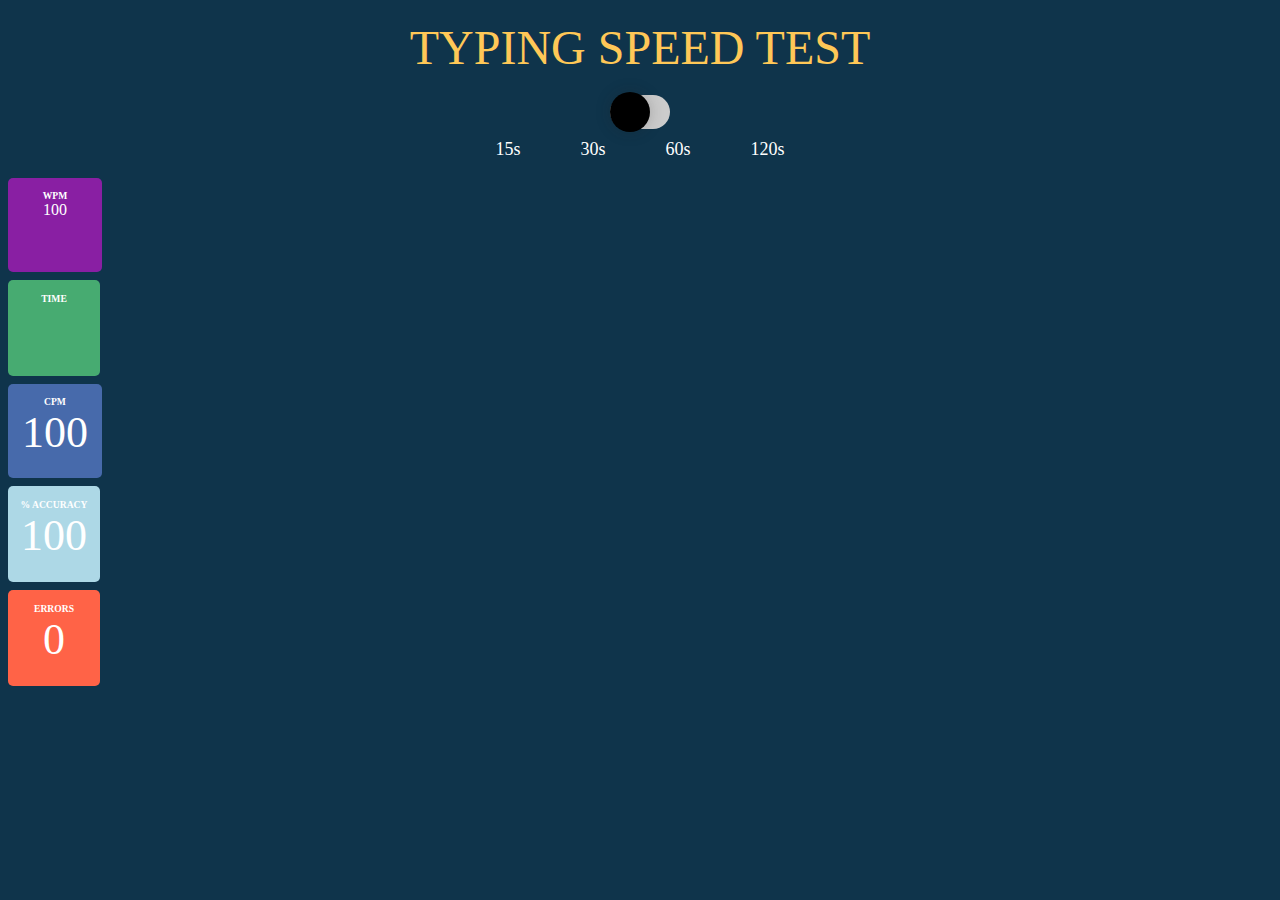
==== Index.html @ e86f86da "Wpm Test" ====
<!DOCTYPE html>
<html lang="en">
<head>
    <meta charset="UTF-8">
    <meta name="viewport" content="width=device-width, initial-scale=1.0">
    <title>WPM TEST</title>
    <link rel="stylesheet" href="app.css">
</head>
<body>

    <section id="Container">
        
            <div class="header">TYPING SPEED TEST</div>
       <!-- Slider For Dark and Light -->

            <div class="contain">
                <label id="switch" class="switch">
                  <input type="checkbox" onchange="toggleTheme()" id="slider" />
                  <span class="slider round"></span>
                </label>
            </div>
    </section>

         
  <section id="container1"> 
    <div class="limit">
        <a id="fifteen" onclick="setTimeLimit(15)">15s</a>
        <a id="thirty" onclick="setTimeLimit(30)">30s</a>
        <a id="sixty" onclick="setTimeLimit(60)">60s</a>
        <a id="twomin" onclick="setTimeLimit(120)">120s</a>
   </div>
    
     <div class="head">
                <div class="wpm">
                    <div class="header_text">WPM</div>
                    <div class="c_time">100</div>
                </div>
                <div class="timer">
                    <span>
                        <div class="header_text">Time</div>
                        <div class="curr_time"></div>
                    </span>
                </div>
                <div class="cpm">
                    <div class="header_text">CPM</div>
                    <div class="curr_cpm">100</div>
                 </div>
                 <div class="accuracy">
                    <div class="header_text">% Accuracy</div>
                    <div class="curr_accuracy">100</div>
                 </div>
                 <div class="errors">
                    <div class="header_text">Errors</div>
                    <div class="curr_errors">0</div>
                 </div> 
             </div>


</section>
        
    
</body>
<script src="app.js"></script>
</html>
---- app.css ----
:root {
    --bg-color: rgb(15, 52, 75); 
    --font-color: #f0f0f0;
    --inputarea: rgb(112, 128, 144);
    --headercolor: rgb(255, 200, 87);
    --incorectchar: rgb(255, 69, 0);
    --quotecol: rgb(34, 139, 34);
    --restartBtn: rgb(0, 123, 255);
    --timemode: rgb(255, 193, 7); 
    --timer:rgb(71, 171, 113);
    
    --errorCol: rgb(255, 99, 71); 
    --accuracy: rgb(173, 216, 230);
}

:root.theme-dark {
    --bg-color: rgb(15, 52, 75); 
    --font-color: #f0f0f0;
}

:root.theme-light {
    /* --bg-color: #ffffff;
    --font-color: #333333; */ 
    --bg-color: linear-gradient(45deg,#405de6,#4138f5,#833ab4,#c13584,#e1306c,#Fd1ddd);
    /* --bg-color: rgb(255, 223, 223);  */
    --font-color: rgb(33, 33, 33); 
    --headercolor:#Fd1ddd;
    
}

/* .container1{
    flex-direction: column;
    align-items: center;
}

.limit{
    color: white;
    align-items: center;
    display: flex;
    justify-content: space-around;
    margin-bottom: 10px;
  }
  .limit a{
    cursor: pointer;
  }
  .limit a:hover{
    color: #ee4e81;
  } */

  #container1 .limit {
    display: flex;
    justify-content: center;
    gap: 20px; /* Adjust the gap value as needed */
}

#container1 .limit a {
    text-decoration: none;
    color: #fff;
    font-size: 18px;
    padding: 10px 20px;
    /* border: 1px solid #333;
    border-radius: 5px; */
    cursor: pointer;
}

#container1 .limit a:hover {
  color: #ee4e81;

}

  
/* [data-theme="light"] {
   
    --font-color: #222;
    --inputarea:rgb(52, 46, 59);
    --headingcolor:rgb(255, 255, 255);
    --incorectchar:rgb(240, 94, 143);
    --quotecol: rgb(223, 153, 186);
    --restartBtn: rgb(233, 104, 136);
    --timemode:rgb(78, 4, 29);
    --timer:linear-gradient(90deg, rgb(240, 70, 127) 0%, rgb(237, 115, 151) 100%);
    --errorCol: rgb(235, 96, 138);
    --accuracy:rgb(40, 150, 89);
  } */

body {
    background-color:var(--bg-color);
    color: var(--font-color);
    margin: 0;
    padding: 0;
    text-align: center;
    box-sizing: border-box;
}

.header{
    margin-bottom: 20px;
    margin-top: 20px;
    color: var(--headercolor);
    font-weight: 500;
    text-transform: uppercase;
    font-size: 3rem;
    font-family: cursive;
    /* font-family: 'Flamenco', cursive; */
}


/*Slider for dark and light*/

.theme-light {
    --color-primary: #0060df;
    --color-secondary: #fbfbfe;
    --color-accent: #fd6f53;
    --font-color: #000000;
  }
  .theme-dark {
    --color-primary: #17ed90;
    --color-secondary: #2a2c2d;
    --color-accent: #12cdea;
    --font-color: #ffffff;
  }
  .container {
    display: flex;
    flex-direction: column;
    align-items: center;
    justify-content: center;
    height: 100vh;
  }
  .container h1 {
    color: var(--font-color);
    font-family: sans-serif;
  }
  
  /* The switch - the box around the slider */
  .switch {
    position: relative;
    display: inline-block;
    width: 60px;
    height: 34px;
  }
  
  /* Hide default HTML checkbox */
  .switch input {
    opacity: 0;
    width: 0;
    height: 0;
  }
  
  /* The slider */
  .slider {
    position: absolute;
    cursor: pointer;
    top: 0;
    left: 0;
    right: 0;
    bottom: 0;
    background-color: #ccc;
    -webkit-transition: 0.4s;
    transition: 0.4s;
  }
  
  .slider:before {
    position: absolute;
    content: "";
    height: 40px;
    width: 40px;
    left: 0px;
    bottom: 4px;
    top: 0;
    bottom: 0;
    margin: auto 0;
    -webkit-transition: 0.4s;
    transition: 0.4s;
    box-shadow: 0 0px 15px #2020203d;
    background: rgb(0, 0, 0) url("https://i.ibb.co/FxzBYR9/night.png");
    background-repeat: no-repeat;
    background-position: center;
  }
  
  input:checked + .slider {
    background-color: #2196f3;
  }
  
  input:focus + .slider {
    box-shadow: 0 0 1px #2196f3;
  }
  
  input:checked + .slider:before {
    -webkit-transform: translateX(24px);
    -ms-transform: translateX(24px);
    transform: translateX(24px);
    background: white url("https://i.ibb.co/7JfqXxB/sunny.png");
    background-repeat: no-repeat;
    background-position: center;
  }
  
  /* Rounded sliders */
  .slider.round {
    border-radius: 34px;
  }
  
  .slider.round:before {
    border-radius: 50%;
  }

.timer
{

  background: var(--timer);
  height: 70px;
  width: 80px;
  margin: 8px;
  padding: 13px 6px;
  border-radius: 5px;
  color:white;
}
.cpm{
    background: rgb(71, 106, 171);
    height: 70px;
    width: 70px;
    margin: 8px;
    padding: 12px;
    border-radius: 5px;
    color:white;
  }
  .wpm{
    background: rgb(137, 31, 163);
    height: 70px;
    width: 70px;
    margin: 8px;
    padding: 12px;
    border-radius: 5px;
    color:white;
  }
  .accuracy{
    background: var(--accuracy);
    height: 70px;
    width: 80px;
    margin: 8px;
    padding: 13px 6px;
    border-radius: 5px;
    color:white;
  }
.errors{
        background:var(--errorCol);
        height: 70px;
        width: 80px;
        margin: 8px;
        padding: 13px 6px;
        border-radius: 5px;
        color:white;
      }

.header_text {
    text-transform: uppercase;
    font-size: 0.6rem;
    font-weight: 600;
  }

  .curr_time, .curr_errors,
  .curr_accuracy, .curr_cpm,
  .curr_wpm {
    font-size: 2.75rem;
  }
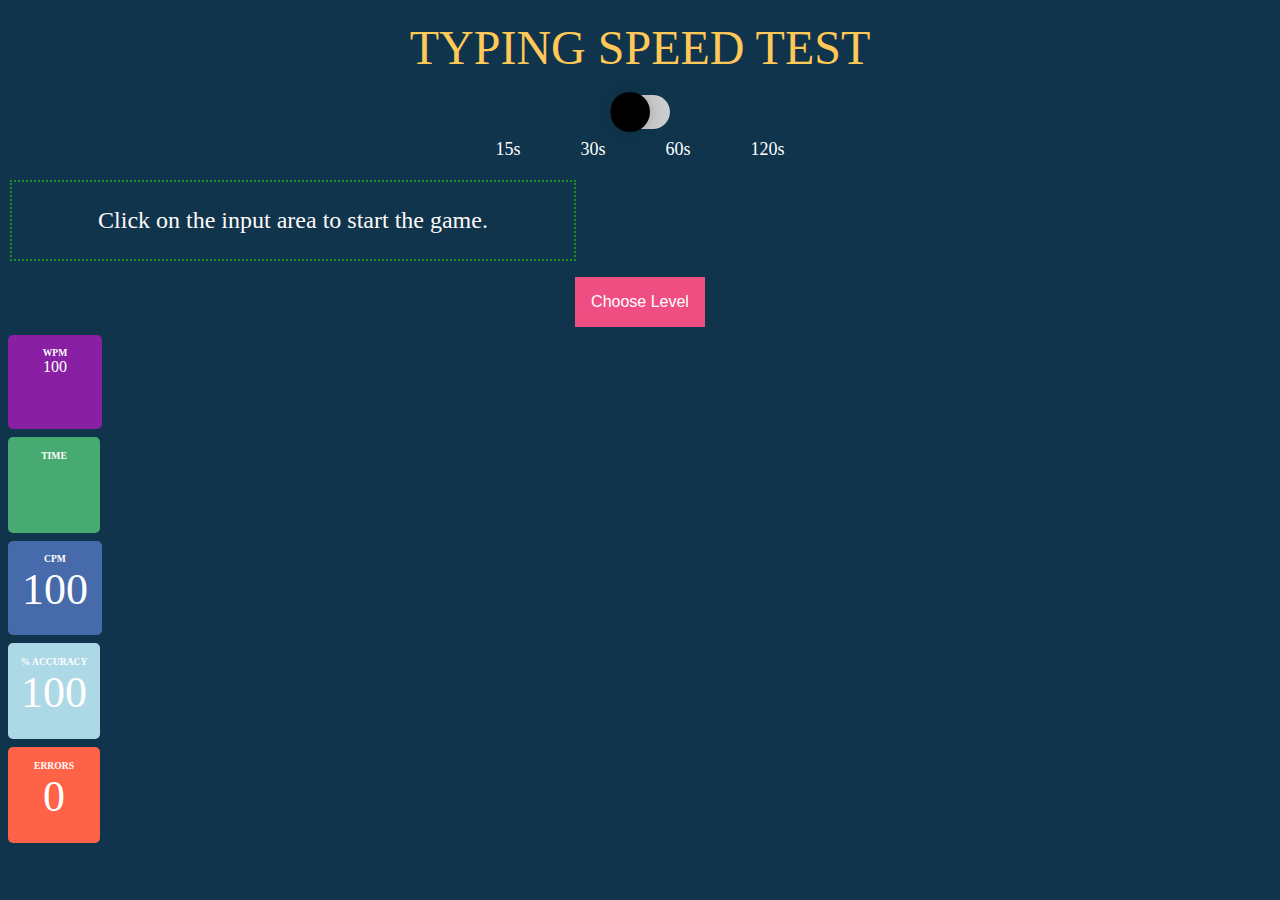
==== commit 223fd328: "wpm" ====
--- a/Index.html
+++ b/Index.html
@@ -29,7 +29,23 @@
         <a id="sixty" onclick="setTimeLimit(60)">60s</a>
         <a id="twomin" onclick="setTimeLimit(120)">120s</a>
    </div>
-    
+   
+   <div class="quote">Click on the input area to start the game.</div>
+   <p style="color:snow;">
+      <span style="color:pink;text-transform:uppercase;" id="local"></span> 
+      <label id="lastwpm"></label>
+   </p>
+   
+   <div class="dropdown">
+    <button id = "firstrow" class="dropbtn">Choose Level</button>
+    <div class="dropdown-content">
+       <a onclick="setGameDifficulty('Easy')"><b>Easy</b></a>
+       <a onclick="setGameDifficulty('Medium')"><b>Medium</b></a>
+       <a onclick="setGameDifficulty('Hard')"><b>Hard</b></a>
+       <a onclick="setGameDifficulty('Ultrahard')"><b>Ultra Hard</b></a>
+    </div>
+ </div>
+
      <div class="head">
                 <div class="wpm">
                     <div class="header_text">WPM</div>
--- a/app.css
+++ b/app.css
@@ -67,8 +67,86 @@
   color: #ee4e81;
 
 }
-
-  
+/* #container1 {
+    display: flex;
+    flex-direction: column;
+    align-items: center;
+    justify-content: center;
+    height: 100vh; /* Set the height of the container to 100% of the viewport height 
+} */
+.quote {
+  text-align: center;
+  border:2px dotted var(--quotecol);
+  font-size: 1.5rem;
+
+  max-width: 40%;
+  margin: 10px;
+  padding: 25px;
+  color: snow;
+  
+}
+
+
+
+
+/* .quote {
+  border:2px dotted var(--quotecol);
+  font-size: 1.5rem;
+  margin: 10px;
+  padding: 25px;
+  max-width:50%;
+  color: snow;
+display: flex;} */
+  
+
+
+.dropbtn {
+  background-color: #ee4e81;
+  color: white;
+  padding: 16px;
+  width: 100%;
+  font-size: 16px;
+  border: none;
+  cursor: pointer;
+}
+
+.dropdown {
+  position: relative;
+  display: inline-block;
+}
+
+.dropdown-content {
+  display: none;
+  position: absolute;
+  background: rgb(227,54,113);
+  background: linear-gradient(90deg, rgba(227,54,113,1) 0%, rgba(237,119,115,1) 100%);
+  min-width: 100%;
+  color: rgb(238, 212, 212);
+  box-shadow: 0px 8px 16px 0px rgba(92, 77, 77, 0.2);
+  z-index: 1;
+}
+
+.dropdown-content a {
+  color: rgb(219, 197, 197);
+  padding: 12px 16px;
+  
+  text-decoration: none;
+  transition: 400ms;
+  display: block;
+}
+
+.dropdown-content a:hover {
+  color: rgb(255, 255, 255);
+  transform: translateX(-10px);
+}
+
+.dropdown:hover .dropdown-content {
+  display: block;
+}
+
+.dropdown:hover .dropbtn {
+  background-color: #e4426a;
+}
 /* [data-theme="light"] {
    
     --font-color: #222;
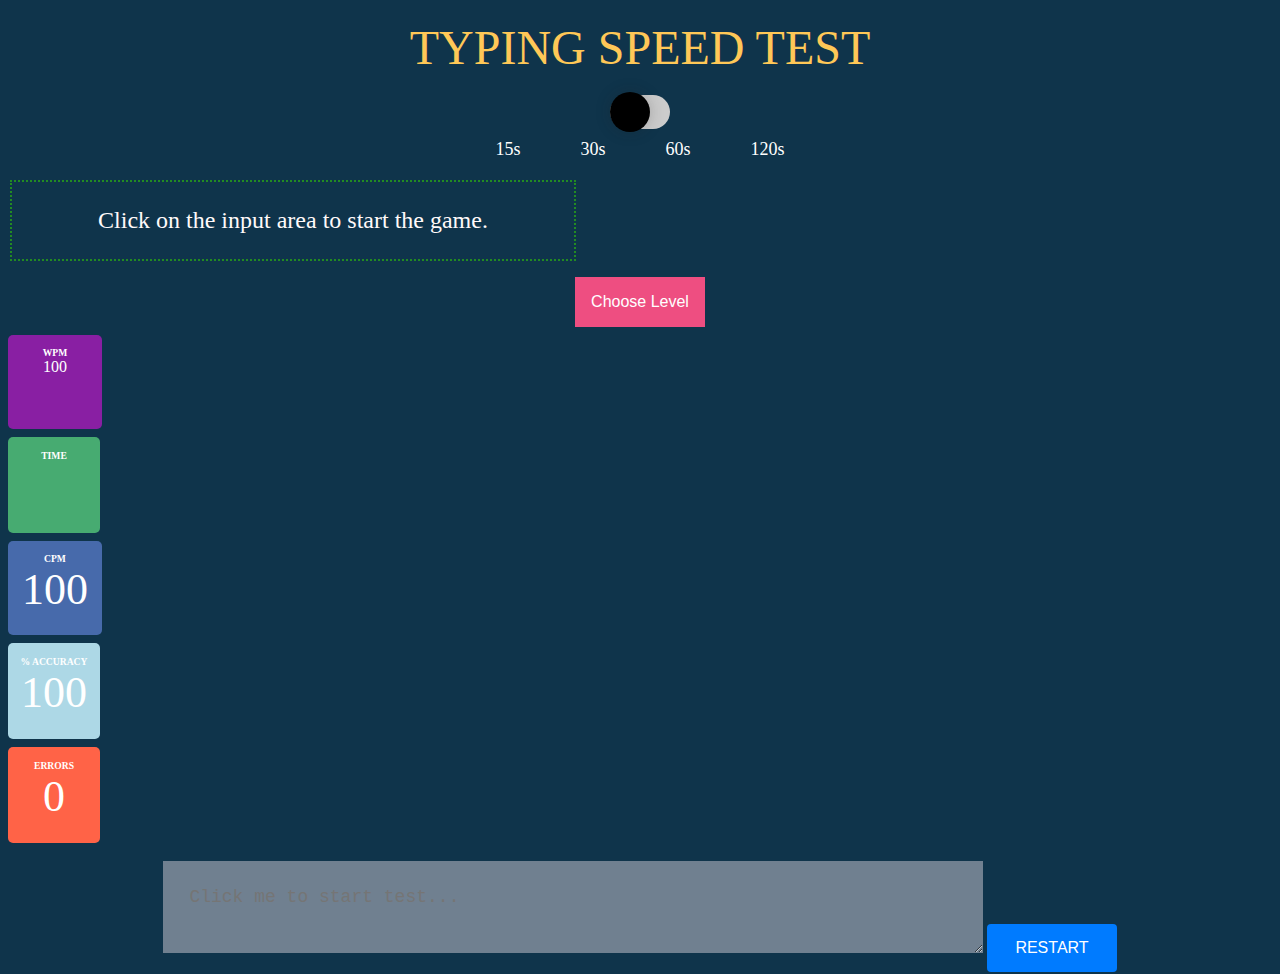
==== commit 28775831: "wpm" ====
--- a/Index.html
+++ b/Index.html
@@ -70,7 +70,10 @@
                     <div class="curr_errors">0</div>
                  </div> 
              </div>
-
+             
+             <textarea class="input_area" placeholder="Click me to start test..." oninput="processCurrentText()"
+             onfocus="startGame()"></textarea>
+          <button class="restart_btn" onclick="resetValues()">Restart</button>
 
 </section>
         
--- a/app.css
+++ b/app.css
@@ -75,7 +75,7 @@
     height: 100vh; /* Set the height of the container to 100% of the viewport height 
 } */
 .quote {
-  text-align: center;
+
   border:2px dotted var(--quotecol);
   font-size: 1.5rem;
 
@@ -146,6 +146,35 @@
 
 .dropdown:hover .dropbtn {
   background-color: #e4426a;
+}
+
+
+.input_area {
+  background-color: var(--inputarea);
+  border: 0;
+  margin-top: 10px;
+  width: 60%;
+  font-size: 18px;
+  padding: 26px;
+  color: white;
+  outline: 0;
+ 
+}
+
+.restart_btn {
+  background-color:var(--restartBtn);
+  border: none;
+  color:white;
+  text-transform: uppercase;
+  font-size: 16px;
+  padding: 15px 28px;
+  margin-top: 20px;
+  border-radius: 4px;
+  transition: 300ms ease;
+}
+
+.restart_btn:hover{
+  background-color: rgb(138, 62, 209);
 }
 /* [data-theme="light"] {
    
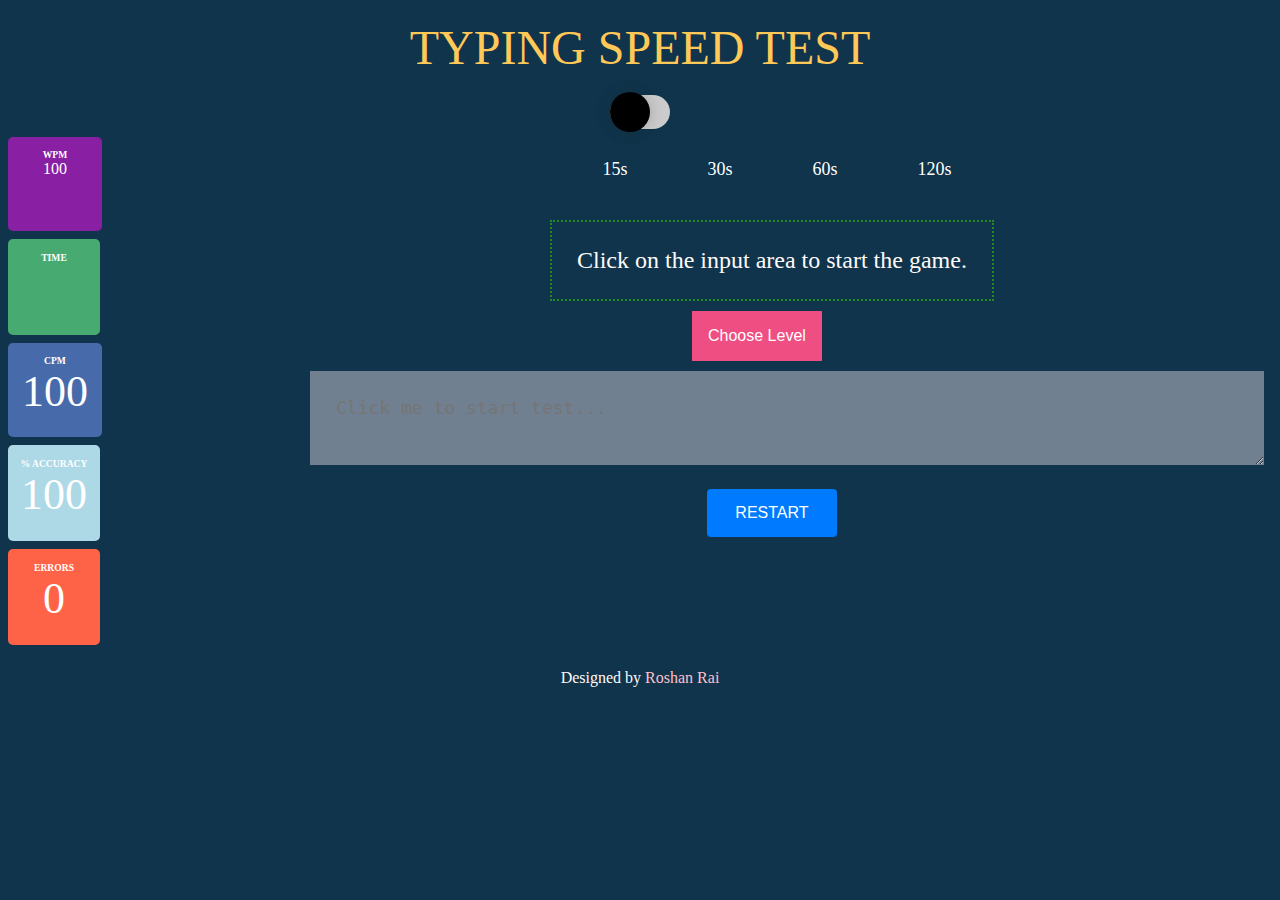
==== commit 58715350: "wpm" ====
--- a/Index.html
+++ b/Index.html
@@ -8,7 +8,7 @@
 </head>
 <body>
 
-    <section id="Container">
+    <div id="Container">
         
             <div class="header">TYPING SPEED TEST</div>
        <!-- Slider For Dark and Light -->
@@ -19,65 +19,76 @@
                   <span class="slider round"></span>
                 </label>
             </div>
-    </section>
 
-         
-  <section id="container1"> 
-    <div class="limit">
-        <a id="fifteen" onclick="setTimeLimit(15)">15s</a>
-        <a id="thirty" onclick="setTimeLimit(30)">30s</a>
-        <a id="sixty" onclick="setTimeLimit(60)">60s</a>
-        <a id="twomin" onclick="setTimeLimit(120)">120s</a>
-   </div>
-   
-   <div class="quote">Click on the input area to start the game.</div>
-   <p style="color:snow;">
-      <span style="color:pink;text-transform:uppercase;" id="local"></span> 
-      <label id="lastwpm"></label>
-   </p>
-   
-   <div class="dropdown">
-    <button id = "firstrow" class="dropbtn">Choose Level</button>
-    <div class="dropdown-content">
-       <a onclick="setGameDifficulty('Easy')"><b>Easy</b></a>
-       <a onclick="setGameDifficulty('Medium')"><b>Medium</b></a>
-       <a onclick="setGameDifficulty('Hard')"><b>Hard</b></a>
-       <a onclick="setGameDifficulty('Ultrahard')"><b>Ultra Hard</b></a>
     </div>
- </div>
 
-     <div class="head">
-                <div class="wpm">
-                    <div class="header_text">WPM</div>
-                    <div class="c_time">100</div>
-                </div>
-                <div class="timer">
-                    <span>
-                        <div class="header_text">Time</div>
-                        <div class="curr_time"></div>
-                    </span>
-                </div>
-                <div class="cpm">
-                    <div class="header_text">CPM</div>
-                    <div class="curr_cpm">100</div>
-                 </div>
-                 <div class="accuracy">
-                    <div class="header_text">% Accuracy</div>
-                    <div class="curr_accuracy">100</div>
-                 </div>
-                 <div class="errors">
-                    <div class="header_text">Errors</div>
-                    <div class="curr_errors">0</div>
-                 </div> 
+    <div id="content-wrapper">
+
+             
+        <div class="head">
+            <div class="wpm">
+                <div class="header_text">WPM</div>
+                <div class="c_time">100</div>
+            </div>
+            <div class="timer">
+                <span>
+                    <div class="header_text">Time</div>
+                    <div class="curr_time"></div>
+                </span>
+            </div>
+            <div class="cpm">
+                <div class="header_text">CPM</div>
+                <div class="curr_cpm">100</div>
              </div>
-             
-             <textarea class="input_area" placeholder="Click me to start test..." oninput="processCurrentText()"
-             onfocus="startGame()"></textarea>
-          <button class="restart_btn" onclick="resetValues()">Restart</button>
+             <div class="accuracy">
+                <div class="header_text">% Accuracy</div>
+                <div class="curr_accuracy">100</div>
+             </div>
+             <div class="errors">
+                <div class="header_text">Errors</div>
+                <div class="curr_errors">0</div>
+             </div> 
+</div>
+        <div id="container1"> 
+            <div class="limit">
+                <a id="fifteen" onclick="setTimeLimit(15)">15s</a>
+                <a id="thirty" onclick="setTimeLimit(30)">30s</a>
+                <a id="sixty" onclick="setTimeLimit(60)">60s</a>
+                <a id="twomin" onclick="setTimeLimit(120)">120s</a>
+           </div>
+          <div class="qu"><div class="quote">Click on the input area to start the game.</div></div>
+       
+         <!-- <p style="color:snow;">
+            <span style="color:pink;text-transform:uppercase;" id="local"></span> 
+            <label id="lastwpm"></label>
+         </p>
+          -->
+         <div class="dropdown">
+            <button id="firstrow" class="dropbtn">Choose Level</button>
+            <div class="dropdown-content">
+               <a onclick="setGameDifficulty('Easy')"><b>Easy</b></a>
+               <a onclick="setGameDifficulty('Medium')"><b>Medium</b></a>
+               <a onclick="setGameDifficulty('Hard')"><b>Hard</b></a>
+               <a onclick="setGameDifficulty('Ultrahard')"><b>Ultra Hard</b></a>
+            </div>
+         </div>
+     
+         <div class="text">
+         <textarea class="input_area" placeholder="Click me to start test..." oninput="processCurrentText()"
+         onfocus="startGame()"></textarea>
+        </div>
+        <div class="butt">
+        <button class="restart_btn" onclick="resetValues()">Restart</button>
+        </div>
+     
 
-</section>
-        
-    
+            </div>
+        </div>
+        <!-- Footer -->
+        <p style="color:snow">Designed by 
+            <a class ="footer" target=”_blank”  href=""> Roshan Rai</a>
+          </p>
 </body>
 <script src="app.js"></script>
-</html>+<script src="theme.js"></script>
+</html>
--- a/app.css
+++ b/app.css
@@ -46,24 +46,36 @@
   .limit a:hover{
     color: #ee4e81;
   } */
-
-  #container1 .limit {
+/* #container1{
+  display: flex;
+} */
+
+#content-wrapper {
+  display: flex;
+}
+
+#container1 {
+  /* padding-left: 410px; */
+}
+
+   .limit {
+    padding-left: 440px;
     display: flex;
     justify-content: center;
     gap: 20px; /* Adjust the gap value as needed */
 }
 
-#container1 .limit a {
+ .limit a {
     text-decoration: none;
     color: #fff;
     font-size: 18px;
-    padding: 10px 20px;
+    padding: 30px 30px;
     /* border: 1px solid #333;
     border-radius: 5px; */
     cursor: pointer;
 }
 
-#container1 .limit a:hover {
+ .limit a:hover {
   color: #ee4e81;
 
 }
@@ -74,12 +86,15 @@
     justify-content: center;
     height: 100vh; /* Set the height of the container to 100% of the viewport height 
 } */
+
+.qu{
+padding-left: 430px;
+
+}
 .quote {
-
   border:2px dotted var(--quotecol);
   font-size: 1.5rem;
-
-  max-width: 40%;
+  max-width: 100%;
   margin: 10px;
   padding: 25px;
   color: snow;
@@ -113,6 +128,7 @@
 .dropdown {
   position: relative;
   display: inline-block;
+ padding-left: 400px;
 }
 
 .dropdown-content {
@@ -148,19 +164,22 @@
   background-color: #e4426a;
 }
 
-
+.text{
+  padding-left: 200px;
+}
 .input_area {
   background-color: var(--inputarea);
   border: 0;
   margin-top: 10px;
-  width: 60%;
+  width: 130%;
   font-size: 18px;
   padding: 26px;
   color: white;
   outline: 0;
- 
-}
-
+}
+.butt{
+  padding-left: 430px;
+}
 .restart_btn {
   background-color:var(--restartBtn);
   border: none;
@@ -367,4 +386,14 @@
   .curr_accuracy, .curr_cpm,
   .curr_wpm {
     font-size: 2.75rem;
+  }
+
+  a{
+    text-decoration: none;
+  }
+  .footer{
+    color: pink;
+  }
+  .footer:hover{
+    color:#ee4e81
   }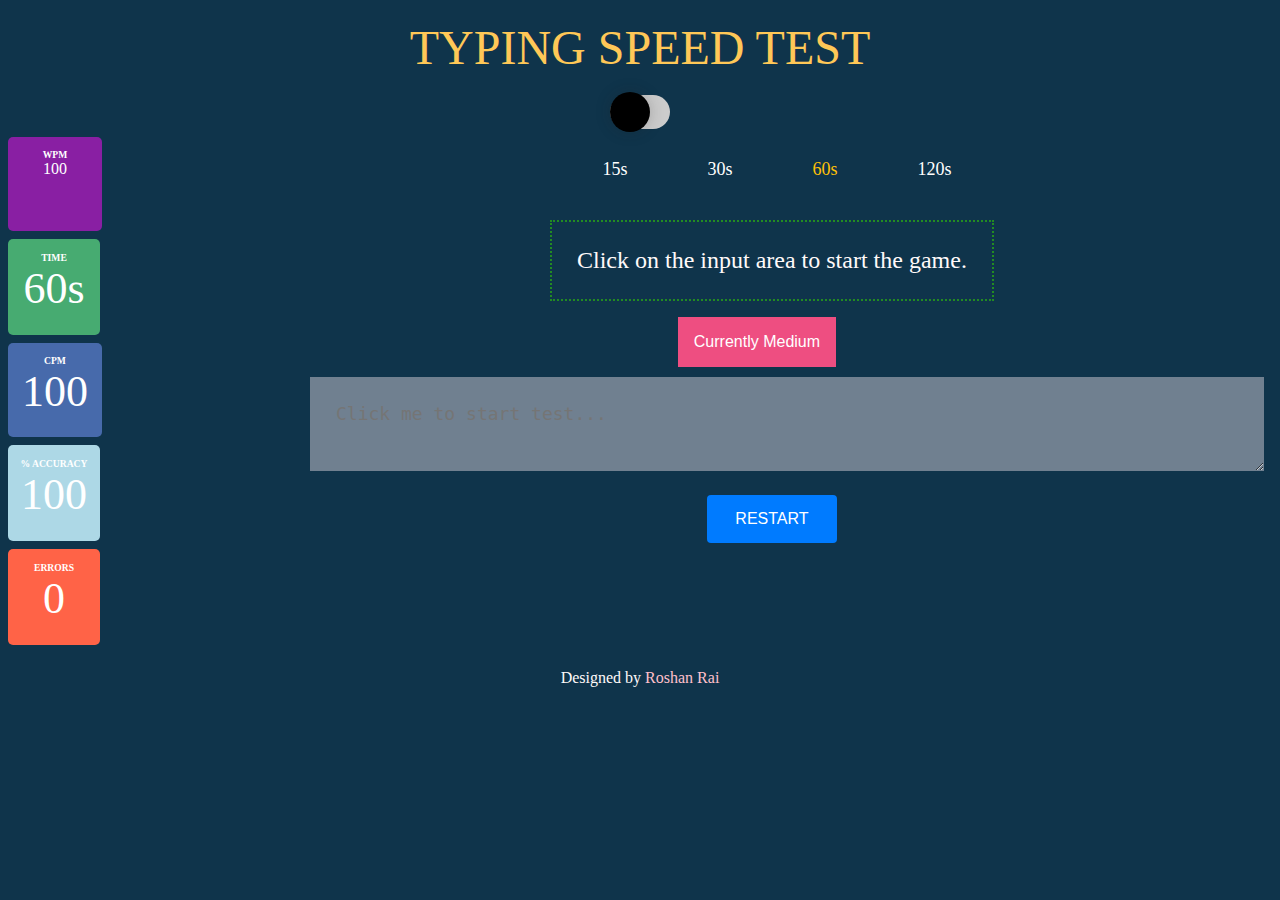
==== commit a05be539: "wpm" ====
--- a/Index.html
+++ b/Index.html
@@ -58,13 +58,13 @@
            </div>
           <div class="qu"><div class="quote">Click on the input area to start the game.</div></div>
        
-         <!-- <p style="color:snow;">
+         <p style="color:snow;">
             <span style="color:pink;text-transform:uppercase;" id="local"></span> 
             <label id="lastwpm"></label>
          </p>
-          -->
-         <div class="dropdown">
-            <button id="firstrow" class="dropbtn">Choose Level</button>
+         
+          <div class="dropdown">
+            <button id = "firstrow" class="dropbtn">Choose Level</button>
             <div class="dropdown-content">
                <a onclick="setGameDifficulty('Easy')"><b>Easy</b></a>
                <a onclick="setGameDifficulty('Medium')"><b>Medium</b></a>
@@ -86,9 +86,10 @@
         </div>
         <!-- Footer -->
         <p style="color:snow">Designed by 
-            <a class ="footer" target=”_blank”  href=""> Roshan Rai</a>
+            <a class ="footer" target=”_blank”  href="https://github.com/RoshanKhalinG"> Roshan Rai</a>
           </p>
 </body>
 <script src="app.js"></script>
 <script src="theme.js"></script>
+<script src="quotes.js"></script>
 </html>
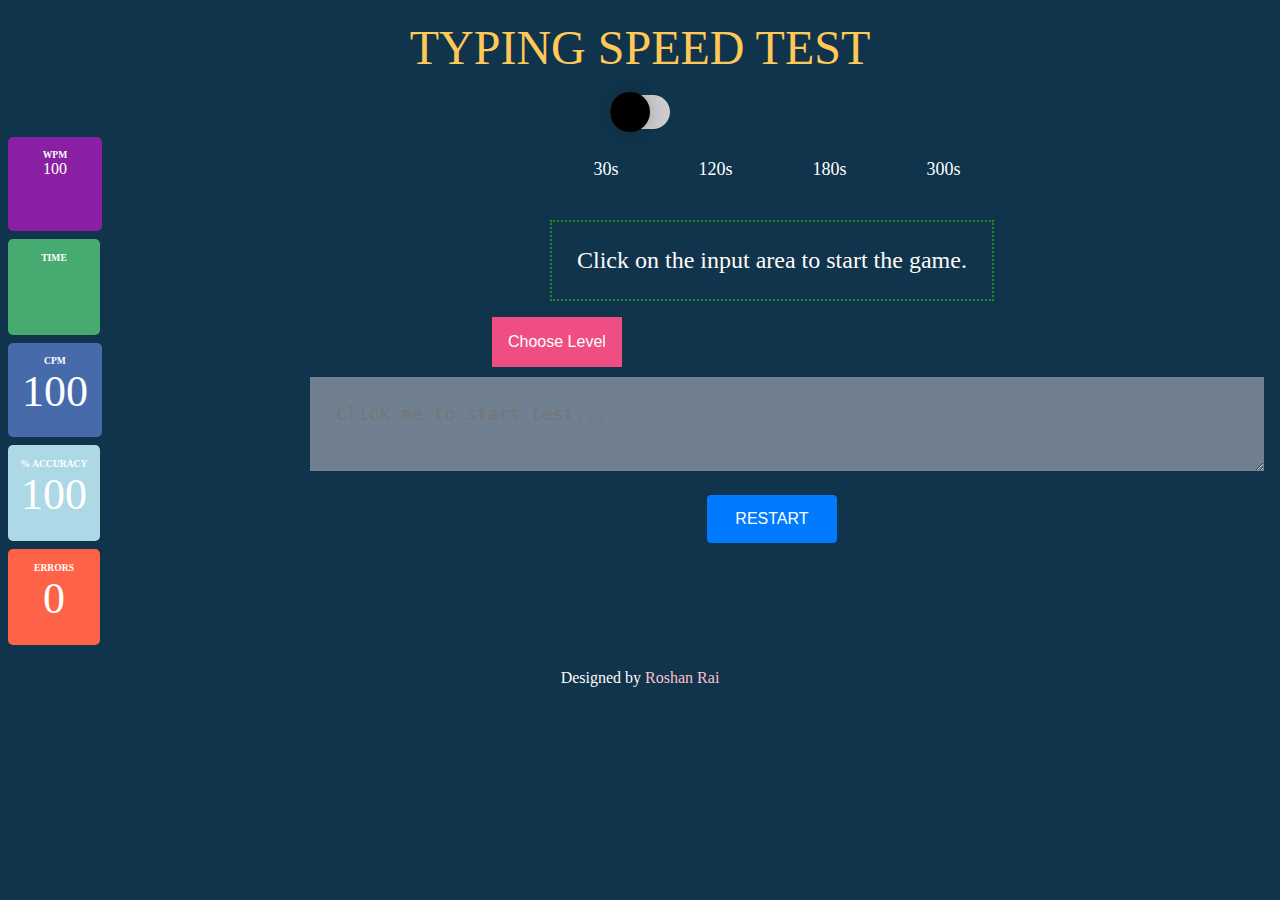
==== commit 819b25d8: "commit" ====
--- a/Index.html
+++ b/Index.html
@@ -51,10 +51,10 @@
 </div>
         <div id="container1"> 
             <div class="limit">
-                <a id="fifteen" onclick="setTimeLimit(15)">15s</a>
-                <a id="thirty" onclick="setTimeLimit(30)">30s</a>
-                <a id="sixty" onclick="setTimeLimit(60)">60s</a>
-                <a id="twomin" onclick="setTimeLimit(120)">120s</a>
+                <a id="fifteen" onclick="setTimeLimit(30)">30s</a>
+                <a id="thirty" onclick="setTimeLimit(120)">120s</a>
+                <a id="sixty" onclick="setTimeLimit(180)">180s</a>
+                <a id="twomin" onclick="setTimeLimit(300)">300s</a>
            </div>
           <div class="qu"><div class="quote">Click on the input area to start the game.</div></div>
        
--- a/app.css
+++ b/app.css
@@ -54,9 +54,7 @@
   display: flex;
 }
 
-#container1 {
-  /* padding-left: 410px; */
-}
+
 
    .limit {
     padding-left: 440px;
@@ -98,22 +96,7 @@
   margin: 10px;
   padding: 25px;
   color: snow;
-  
-}
-
-
-
-
-/* .quote {
-  border:2px dotted var(--quotecol);
-  font-size: 1.5rem;
-  margin: 10px;
-  padding: 25px;
-  max-width:50%;
-  color: snow;
-display: flex;} */
-  
-
+}
 
 .dropbtn {
   background-color: #ee4e81;
@@ -128,13 +111,14 @@
 .dropdown {
   position: relative;
   display: inline-block;
- padding-left: 400px;
+  /* padding-left: 430px; */
+  
 }
 
 .dropdown-content {
   display: none;
   position: absolute;
-  background: rgb(227,54,113);
+  /* background: rgb(227,54,113); */
   background: linear-gradient(90deg, rgba(227,54,113,1) 0%, rgba(237,119,115,1) 100%);
   min-width: 100%;
   color: rgb(238, 212, 212);
@@ -163,6 +147,7 @@
 .dropdown:hover .dropbtn {
   background-color: #e4426a;
 }
+
 
 .text{
   padding-left: 200px;
@@ -195,19 +180,7 @@
 .restart_btn:hover{
   background-color: rgb(138, 62, 209);
 }
-/* [data-theme="light"] {
-   
-    --font-color: #222;
-    --inputarea:rgb(52, 46, 59);
-    --headingcolor:rgb(255, 255, 255);
-    --incorectchar:rgb(240, 94, 143);
-    --quotecol: rgb(223, 153, 186);
-    --restartBtn: rgb(233, 104, 136);
-    --timemode:rgb(78, 4, 29);
-    --timer:linear-gradient(90deg, rgb(240, 70, 127) 0%, rgb(237, 115, 151) 100%);
-    --errorCol: rgb(235, 96, 138);
-    --accuracy:rgb(40, 150, 89);
-  } */
+
 
 body {
     background-color:var(--bg-color);
@@ -228,7 +201,6 @@
     font-family: cursive;
     /* font-family: 'Flamenco', cursive; */
 }
-
 
 /*Slider for dark and light*/
 
@@ -396,4 +368,11 @@
   }
   .footer:hover{
     color:#ee4e81
-  }+  }
+
+  @media only screen and (max-width: 600px) {
+    .quote,.input_area{
+        width:90%;
+    }}
+
+    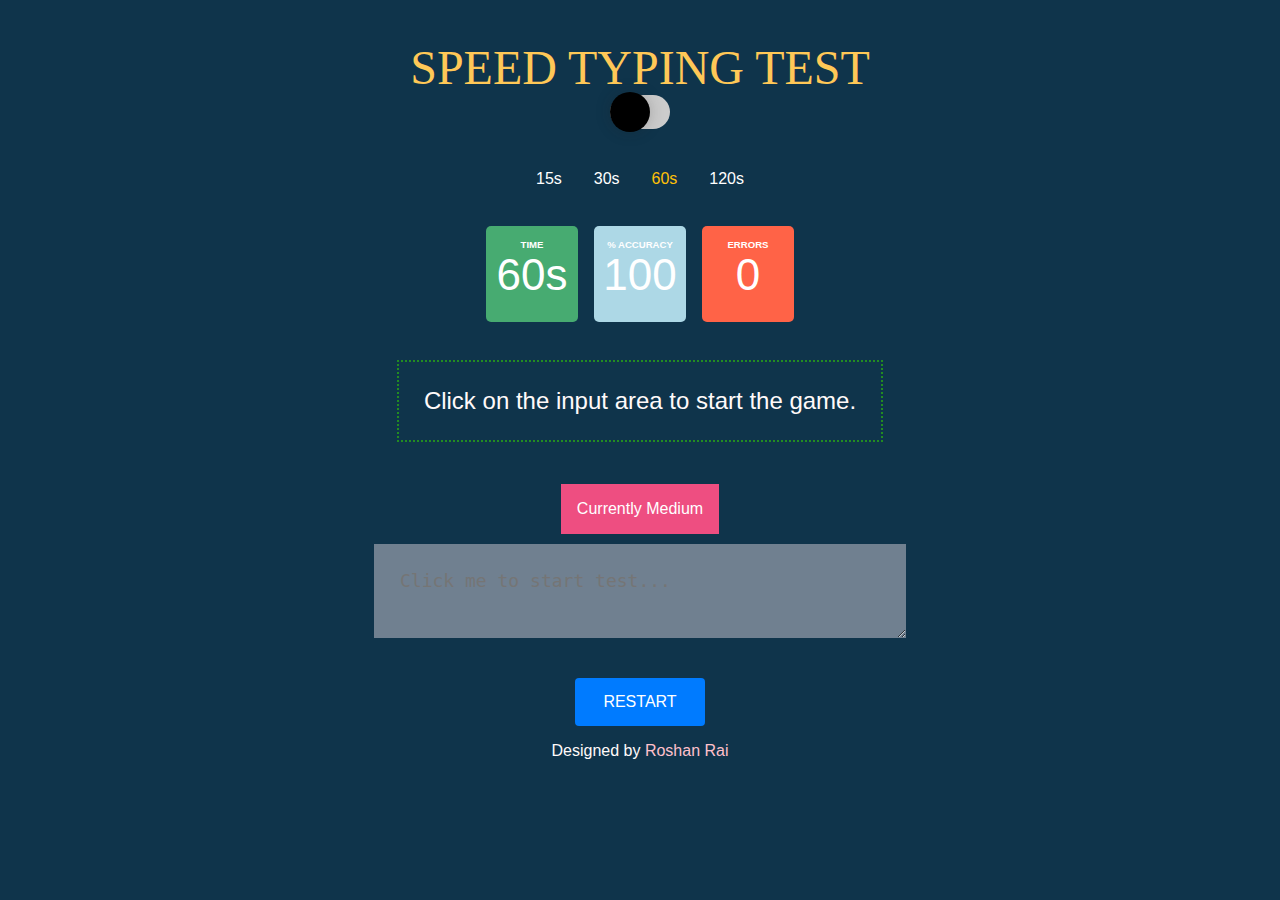
==== commit 497c8e84: "updated" ====
--- a/Index.html
+++ b/Index.html
@@ -1,95 +1,75 @@
 <!DOCTYPE html>
 <html lang="en">
-<head>
-    <meta charset="UTF-8">
-    <meta name="viewport" content="width=device-width, initial-scale=1.0">
-    <title>WPM TEST</title>
-    <link rel="stylesheet" href="app.css">
-</head>
-<body>
-
-    <div id="Container">
-        
-            <div class="header">TYPING SPEED TEST</div>
-       <!-- Slider For Dark and Light -->
-
-            <div class="contain">
-                <label id="switch" class="switch">
-                  <input type="checkbox" onchange="toggleTheme()" id="slider" />
-                  <span class="slider round"></span>
-                </label>
-            </div>
-
-    </div>
-
-    <div id="content-wrapper">
-
-             
-        <div class="head">
-            <div class="wpm">
-                <div class="header_text">WPM</div>
-                <div class="c_time">100</div>
-            </div>
-            <div class="timer">
-                <span>
-                    <div class="header_text">Time</div>
-                    <div class="curr_time"></div>
-                </span>
-            </div>
-            <div class="cpm">
-                <div class="header_text">CPM</div>
-                <div class="curr_cpm">100</div>
-             </div>
-             <div class="accuracy">
-                <div class="header_text">% Accuracy</div>
-                <div class="curr_accuracy">100</div>
-             </div>
-             <div class="errors">
-                <div class="header_text">Errors</div>
-                <div class="curr_errors">0</div>
-             </div> 
-</div>
-        <div id="container1"> 
-            <div class="limit">
-                <a id="fifteen" onclick="setTimeLimit(30)">30s</a>
-                <a id="thirty" onclick="setTimeLimit(120)">120s</a>
-                <a id="sixty" onclick="setTimeLimit(180)">180s</a>
-                <a id="twomin" onclick="setTimeLimit(300)">300s</a>
-           </div>
-          <div class="qu"><div class="quote">Click on the input area to start the game.</div></div>
-       
-         <p style="color:snow;">
-            <span style="color:pink;text-transform:uppercase;" id="local"></span> 
-            <label id="lastwpm"></label>
-         </p>
-         
-          <div class="dropdown">
-            <button id = "firstrow" class="dropbtn">Choose Level</button>
-            <div class="dropdown-content">
-               <a onclick="setGameDifficulty('Easy')"><b>Easy</b></a>
-               <a onclick="setGameDifficulty('Medium')"><b>Medium</b></a>
-               <a onclick="setGameDifficulty('Hard')"><b>Hard</b></a>
-               <a onclick="setGameDifficulty('Ultrahard')"><b>Ultra Hard</b></a>
-            </div>
+   <head>
+      <meta charset="UTF-8">
+      <meta http-equiv="X-UA-Compatible" content="IE=edge">
+      <meta name="viewport" content="width=device-width, initial-scale=1.0">
+      <title>WPM Test</title>
+      <link rel="stylesheet" href="style.css">
+      <!-- <link rel="stylesheet" href="media.css"> -->
+   </head>
+   <body>
+      <div class="container">
+      <div class="heading">Speed Typing Test
+         <div class="contain">
+            <label id="switch" class="switch">
+              <input type="checkbox" onchange="toggleTheme()" id="slider" />
+              <span class="slider round"></span>
+            </label>
+        </div>
+      </div>
+      <div class="limit">
+         <a id="fifteen" onclick="setTimeLimit(15)">15s</a>
+         <a id="thirty" onclick="setTimeLimit(30)">30s</a>
+         <a id="sixty" onclick="setTimeLimit(60)">60s</a>
+         <a id="twomin" onclick="setTimeLimit(120)">120s</a>
+      </div>
+      <div class="header">
+         <div class="wpm">
+            <div class="header_text">WPM</div>
+            <div class="curr_wpm">100</div>
          </div>
-     
-         <div class="text">
-         <textarea class="input_area" placeholder="Click me to start test..." oninput="processCurrentText()"
+         <div class="timer">
+            <span>
+               <div class="header_text">Time</div>
+               <div class="curr_time"></div>
+            </span>
+         </div>
+         <div class="cpm">
+            <div class="header_text">CPM</div>
+            <div class="curr_cpm">100</div>
+         </div>
+         <div class="accuracy">
+            <div class="header_text">% Accuracy</div>
+            <div class="curr_accuracy">100</div>
+         </div>
+         <div class="errors">
+            <div class="header_text">Errors</div>
+            <div class="curr_errors">0</div>
+         </div>
+      </div>
+      <div class="quote">Click on the input area to start the game.</div>
+      <p style="color:snow;">
+         <span style="color:pink;text-transform:uppercase;" id="local"></span> 
+         <label id="lastwpm"></label>
+      </p>
+      <div class="dropdown">
+         <button id = "firstrow" class="dropbtn">Choose Level</button>
+         <div class="dropdown-content">
+            <a onclick="setGameDifficulty('Easy')"><b>Easy</b></a>
+            <a onclick="setGameDifficulty('Medium')"><b>Medium</b></a>
+            <a onclick="setGameDifficulty('Hard')"><b>Hard</b></a>
+            <a onclick="setGameDifficulty('Ultrahard')"><b>Ultra Hard</b></a>
+         </div>
+      </div>
+      <textarea class="input_area" placeholder="Click me to start test..." oninput="processCurrentText()"
          onfocus="startGame()"></textarea>
-        </div>
-        <div class="butt">
-        <button class="restart_btn" onclick="resetValues()">Restart</button>
-        </div>
-     
-
-            </div>
-        </div>
-        <!-- Footer -->
-        <p style="color:snow">Designed by 
-            <a class ="footer" target=”_blank”  href="https://github.com/RoshanKhalinG"> Roshan Rai</a>
-          </p>
-</body>
-<script src="app.js"></script>
-<script src="theme.js"></script>
-<script src="quotes.js"></script>
-</html>
+      <button class="restart_btn" onclick="resetValues()">Restart</button>
+      <p style="color:snow">Designed by 
+         <a class ="roshan" target=”_blank”  href="https://github.com/RoshanKhalinG"> Roshan Rai</a>
+       </p>
+      <script src="quotes.js"></script>
+      <script src="app.js"></script>
+      <script src="theme.js"></script>
+   </body>
+</html>--- a/style.css
+++ b/style.css
@@ -0,0 +1,386 @@
+:root {
+  --bg-color: rgb(15, 52, 75); 
+  --font-color: #f0f0f0;
+  --inputarea: rgb(112, 128, 144);
+  --headercolor: rgb(255, 200, 87);
+  --incorectchar: rgb(255, 69, 0);
+  --quotecol: rgb(34, 139, 34);
+  --restartBtn: rgb(0, 123, 255);
+  --timemode: rgb(255, 193, 7); 
+  --timer:rgb(71, 171, 113);
+  
+  --errorCol: rgb(255, 99, 71); 
+  --accuracy: rgb(173, 216, 230);
+}
+
+:root.theme-dark {
+  --bg-color: rgb(15, 52, 75); 
+  --font-color: #f0f0f0;
+}
+
+:root.theme-light {
+  --bg-color: linear-gradient(45deg, #ff6f61, #de6244); /* Coral to Dark Coral */
+  --font-color: #333333; /* Dark gray */
+  --headercolor: #59c3c3; /* Aqua */
+}
+/* Add your styling here */
+body {
+  background: #1e1e1e;
+  color: white;
+  font-family: Arial, sans-serif;
+  margin: 0;
+  padding: 0;
+}
+
+.container {
+  max-width: 800px;
+  margin: 0 auto;
+  text-align: center;
+  padding: 20px;
+}
+
+h1 {
+  font-size: 2.5em;
+}
+
+.header {
+  display: flex;
+  justify-content: space-around;
+  margin: 20px 0;
+}
+
+.header_text {
+  font-size: 1.2em;
+}
+
+textarea {
+  width: 100%;
+  margin: 20px 0;
+}
+
+footer {
+  padding: 20px;
+  font-size: 0.8em;
+}
+
+
+
+body {
+  background:var(--bg-color);
+  color: var(--font-color);
+  text-align: center;
+  font-family: 'Raleway', sans-serif;
+  margin:0;
+  padding: 0;
+  box-sizing: border-box;
+}
+
+/* The slider */
+.slider {
+  position: absolute;
+  cursor: pointer;
+  top: 0;
+  left: 0;
+  right: 0;
+  bottom: 0;
+  background-color: #ccc;
+  -webkit-transition: 0.4s;
+  transition: 0.4s;
+}
+
+.slider:before {
+  position: absolute;
+  content: "";
+  height: 40px;
+  width: 40px;
+  left: 0px;
+  bottom: 4px;
+  top: 0;
+  bottom: 0;
+  margin: auto 0;
+  -webkit-transition: 0.4s;
+  transition: 0.4s;
+  box-shadow: 0 0px 15px #2020203d;
+  background: rgb(0, 0, 0) url("https://i.ibb.co/FxzBYR9/night.png");
+  background-repeat: no-repeat;
+  background-position: center;
+}
+
+input:checked + .slider {
+  background-color: #2196f3;
+}
+
+input:focus + .slider {
+  box-shadow: 0 0 1px #2196f3;
+}
+
+input:checked + .slider:before {
+  -webkit-transform: translateX(24px);
+  -ms-transform: translateX(24px);
+  transform: translateX(24px);
+  background: white url("https://i.ibb.co/7JfqXxB/sunny.png");
+  background-repeat: no-repeat;
+  background-position: center;
+}
+
+/* Rounded sliders */
+.slider.round {
+  border-radius: 34px;
+}
+
+.slider.round:before {
+  border-radius: 50%;
+}
+
+
+/* The switch - the box around the slider */
+.switch {
+  position: relative;
+  display: inline-block;
+  width: 60px;
+  height: 34px;
+}
+
+/* Hide default HTML checkbox */
+.switch input {
+  opacity: 0;
+  width: 0;
+  height: 0;
+}
+
+
+/*Slider for dark and light*/
+
+.theme-light {
+  --color-primary: #0060df;
+  --color-secondary: #fbfbfe;
+  --color-accent: #fd6f53;
+  --font-color: #000000;
+}
+.theme-dark {
+  --color-primary: #17ed90;
+  --color-secondary: #2a2c2d;
+  --color-accent: #12cdea;
+  --font-color: #ffffff;
+}
+
+.container {
+  display: flex;
+  flex-direction: column;
+  align-items: center;
+  
+}
+.limit{
+  display: flex;
+  width: 30%;
+  justify-content: space-around;
+  margin-bottom: 10px;
+}
+.limit a{
+  cursor: pointer;
+}
+.limit a:hover{
+  color: #ee4e81;
+}
+.heading{
+  margin-bottom: 20px;
+  margin-top: 20px;
+  color: var(--headercolor);
+  font-weight: 500;
+  text-transform: uppercase;
+  font-size: 3rem;
+  font-family: cursive;
+  /* font-family: 'Flamenco', cursive; */
+}
+
+.header {
+  display: flex;
+  align-items: center;
+}
+.limit{
+  color: white;
+}
+
+.timer
+{
+
+  background: var(--timer);
+  height: 70px;
+  width: 80px;
+  margin: 8px;
+  padding: 13px 6px;
+  border-radius: 5px;
+  color:white;
+}
+.cpm{
+  background: rgb(71, 106, 171);
+  height: 70px;
+  width: 80px;
+  margin: 8px;
+  padding: 12px;
+  border-radius: 5px;
+  color:white;
+}
+.wpm{
+  background: rgb(137, 31, 163);
+  height: 70px;
+  width: 80px;
+  margin: 8px;
+  padding: 12px;
+  border-radius: 5px;
+  color:white;
+}
+.accuracy{
+  background: var(--accuracy);
+  height: 70px;
+  width: 80px;
+  margin: 8px;
+  padding: 13px 6px;
+  border-radius: 5px;
+  color:white;
+}
+.errors{
+  background:var(--errorCol);
+  height: 70px;
+  width: 80px;
+  margin: 8px;
+  padding: 13px 6px;
+  border-radius: 5px;
+  color:white;
+}
+
+.cpm, .wpm  {
+  display: none;
+}
+
+.header_text {
+  text-transform: uppercase;
+  font-size: 0.6rem;
+  font-weight: 600;
+}
+
+.curr_time, .curr_errors,
+.curr_accuracy, .curr_cpm,
+.curr_wpm {
+  font-size: 2.75rem;
+}
+
+.quote {
+  border:2px dotted var(--quotecol);
+  font-size: 1.5rem;
+  margin: 10px;
+  padding: 25px;
+  max-width:80%;
+  color: snow;
+}
+
+.input_area {
+  background-color: var(--inputarea);
+  border: 0;
+  margin-top: 10px;
+  width: 60%;
+  font-size: 18px;
+  padding: 26px;
+  color: white;
+  outline: 0;
+ 
+}
+
+.incorrect_char {
+  color:var(--incorectchar);
+  text-decoration: underline;
+}
+
+.correct_char {
+  color: rgb(113, 255, 113);
+}
+
+.restart_btn {
+  background-color:var(--restartBtn);
+  border: none;
+  color:white;
+  text-transform: uppercase;
+  font-size: 16px;
+  padding: 15px 28px;
+  margin-top: 20px;
+  border-radius: 4px;
+  transition: 300ms ease;
+}
+
+.restart_btn:hover{
+  background-color: rgb(138, 62, 209);
+}
+.select{
+    position: relative;
+    font-family: Arial;
+}
+
+
+a{
+  text-decoration: none;
+}
+.roshan{
+  color: pink;
+}
+.roshan:hover{
+  color:#ee4e81
+}
+.dropbtn {
+  background-color: #ee4e81;
+  color: white;
+  padding: 16px;
+  width: 100%;
+  font-size: 16px;
+  border: none;
+  cursor: pointer;
+}
+
+.dropdown {
+  position: relative;
+  display: inline-block;
+}
+
+.dropdown-content {
+  display: none;
+  position: absolute;
+  background: rgb(227,54,113);
+  background: linear-gradient(90deg, rgba(227,54,113,1) 0%, rgba(237,119,115,1) 100%);
+  min-width: 100%;
+  color: rgb(238, 212, 212);
+  box-shadow: 0px 8px 16px 0px rgba(92, 77, 77, 0.2);
+  z-index: 1;
+  cursor: pointer;
+}
+
+.dropdown-content a {
+  color: rgb(219, 197, 197);
+  padding: 12px 16px;
+  
+  text-decoration: none;
+  transition: 400ms;
+  display: block;
+}
+
+.dropdown-content a:hover {
+  color: rgb(255, 255, 255);
+  transform: translateX(-10px);
+}
+
+.dropdown:hover .dropdown-content {
+  display: block;
+}
+
+.dropdown:hover .dropbtn {
+  background-color: #e4426a;
+}
+@media only screen and (max-width: 600px) {
+  .quote,.input_area{
+      width:90%;
+  }
+  
+  .header {
+      display: flex;
+      flex-wrap: wrap;
+  }
+
+}